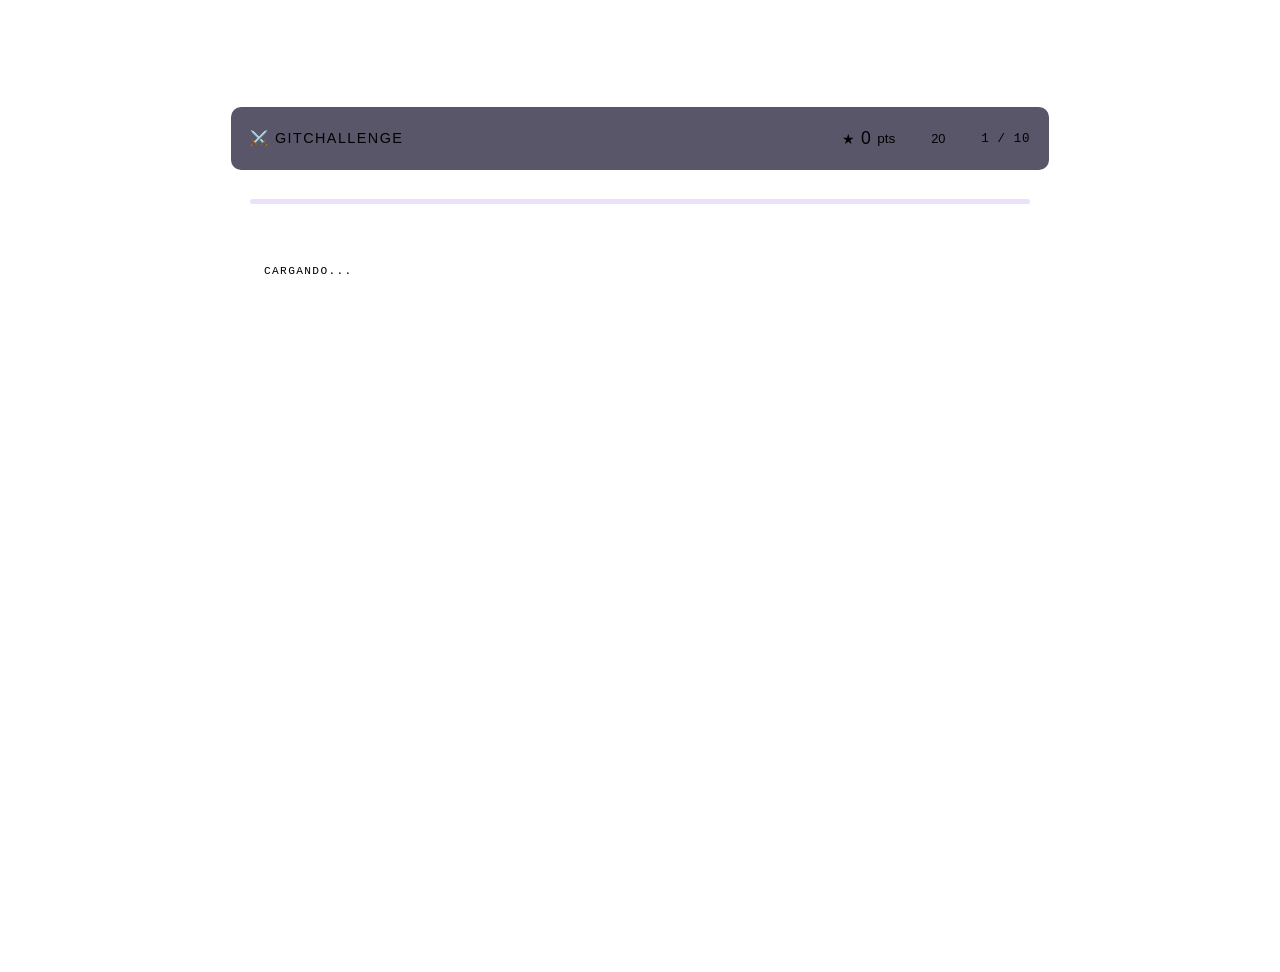
==== frontend/game.html @ f3735212 "feat: add game screen layout" ====
<!DOCTYPE html>
<html lang="es">
<head>
  <meta charset="UTF-8" />
  <meta name="viewport" content="width=device-width, initial-scale=1.0"/>
  <title>GitChallenge ⚔️ — Juego</title>
  <link rel="stylesheet" href="styles.css">
  <style>
    /* ── Layout del juego ── */
    body {
      display: flex;
      flex-direction: column;
      align-items: center;
      min-height: 100vh;
      padding: 1.5rem 1rem 2rem;
    }

    /* ── HUD superior ── */
    .hud {
      position: relative;
      z-index: 10;
      width: 100%;
      max-width: 780px;
      display: flex;
      align-items: center;
      justify-content: space-between;
      padding: 0.8rem 1.2rem;
      background: rgba(20,15,42,0.7);
      border: 1px solid var(--border);
      border-radius: 10px;
      backdrop-filter: blur(10px);
      margin-bottom: 1.8rem;
      animation: fadeUp 0.5s ease both;
    }

    .hud-logo {
      font-family: 'Orbitron', sans-serif;
      font-size: 0.9rem;
      letter-spacing: 0.1em;
      color: var(--accent);
      display: flex;
      align-items: center;
      gap: 0.5rem;
    }

    .hud-right {
      display: flex;
      align-items: center;
      gap: 1.5rem;
    }

    /* Puntos */
    .score-display {
      font-family: 'Orbitron', sans-serif;
      font-size: 0.85rem;
      color: var(--text-dim);
      display: flex;
      align-items: center;
      gap: 0.4rem;
    }
    .score-display .score-val {
      color: var(--accent);
      font-size: 1.1rem;
      transition: transform 0.2s, color 0.2s;
    }
    .score-display .score-val.bump {
      transform: scale(1.4);
      color: var(--green-ok);
    }

    /* Contador de pregunta */
    .question-counter {
      font-family: 'JetBrains Mono', monospace;
      font-size: 0.78rem;
      color: var(--muted);
      letter-spacing: 0.05em;
    }

    /* ── Barra de progreso ── */
    .progress-bar-wrap {
      position: relative;
      z-index: 10;
      width: 100%;
      max-width: 780px;
      height: 5px;
      background: rgba(124,58,237,0.15);
      border-radius: 99px;
      margin-bottom: 1.8rem;
      overflow: hidden;
      animation: fadeIn 0.6s ease both;
    }
    .progress-bar-fill {
      height: 100%;
      background: linear-gradient(90deg, var(--purple-glow), var(--accent));
      border-radius: 99px;
      transition: width 0.5s cubic-bezier(.4,0,.2,1);
      box-shadow: 0 0 8px rgba(168,85,247,0.7);
    }

    /* ── Tarjeta de pregunta ── */
    .question-card {
      position: relative;
      z-index: 10;
      width: 100%;
      max-width: 780px;
      background: var(--bg-card);
      border: 1px solid var(--border);
      border-radius: 14px;
      padding: 2rem 2.2rem 1.8rem;
      backdrop-filter: blur(12px);
      box-shadow: var(--shadow-glow);
      animation: scaleIn 0.45s cubic-bezier(.16,1,.3,1) both;
    }

    /* Tipo de pregunta */
    .question-type {
      font-family: 'JetBrains Mono', monospace;
      font-size: 0.7rem;
      letter-spacing: 0.12em;
      text-transform: uppercase;
      color: var(--purple-core);
      margin-bottom: 0.9rem;
      display: flex;
      align-items: center;
      gap: 0.5rem;
    }
    .question-type::before {
      content: '';
      display: inline-block;
      width: 6px; height: 6px;
      border-radius: 50%;
      background: var(--purple-core);
      animation: blink 1.5s ease infinite;
    }
    @keyframes blink {
      0%,100%{opacity:1} 50%{opacity:0.2}
    }

    /* Enunciado */
    .question-text {
      font-size: 1.25rem;
      font-weight: 600;
      color: var(--text);
      line-height: 1.5;
      margin-bottom: 1rem;
    }

    /* Fragmento de código */
    .code-fragment {
      font-family: 'JetBrains Mono', monospace;
      font-size: 0.95rem;
      background: rgba(0,0,0,0.45);
      border: 1px solid rgba(124,58,237,0.3);
      border-left: 3px solid var(--purple-core);
      border-radius: 6px;
      padding: 0.8rem 1.2rem;
      color: var(--accent-cyan);
      margin-bottom: 1.4rem;
      letter-spacing: 0.03em;
    }

    /* ── Opciones de respuesta ── */
    .options-grid {
      display: grid;
      grid-template-columns: 1fr 1fr;
      gap: 0.9rem;
      margin-top: 0.6rem;
    }
    /* Para preguntas con muchas opciones o de ordenar, usar 1 columna */
    .options-grid.single-col {
      grid-template-columns: 1fr;
    }

    .option-btn {
      display: flex;
      align-items: center;
      gap: 0.9rem;
      padding: 1rem 1.2rem;
      background: rgba(124,58,237,0.08);
      border: 1px solid var(--border);
      border-radius: 8px;
      cursor: pointer;
      transition: background 0.2s, border-color 0.2s, transform 0.15s;
      text-align: left;
      color: var(--text);
      font-family: 'Rajdhani', sans-serif;
      font-size: 1rem;
      font-weight: 600;
      letter-spacing: 0.03em;
      position: relative;
      overflow: hidden;
    }
    .option-btn .opt-letter {
      font-family: 'Orbitron', sans-serif;
      font-size: 0.7rem;
      color: var(--purple-core);
      min-width: 24px;
      height: 24px;
      border: 1px solid var(--border);
      border-radius: 4px;
      display: flex;
      align-items: center;
      justify-content: center;
      flex-shrink: 0;
      transition: background 0.2s, border-color 0.2s;
    }
    .option-btn:hover:not(:disabled) {
      background: rgba(124,58,237,0.2);
      border-color: var(--border-bright);
      transform: translateY(-2px);
    }
    .option-btn:hover:not(:disabled) .opt-letter {
      background: var(--purple-glow);
      border-color: var(--purple-glow);
      color: #fff;
    }
    .option-btn:disabled { cursor: not-allowed; }

    /* Estados: correcto / incorrecto */
    .option-btn.correct {
      background: rgba(74,222,128,0.15);
      border-color: var(--green-ok);
    }
    .option-btn.correct .opt-letter {
      background: var(--green-ok);
      border-color: var(--green-ok);
      color: #000;
    }
    .option-btn.wrong {
      background: rgba(248,113,113,0.12);
      border-color: var(--red-wrong);
      opacity: 0.7;
    }
    .option-btn.wrong .opt-letter {
      background: var(--red-wrong);
      border-color: var(--red-wrong);
      color: #000;
    }

    /* ── Feedback ── */
    .feedback-box {
      margin-top: 1.2rem;
      padding: 0.85rem 1.2rem;
      border-radius: 8px;
      font-weight: 600;
      font-size: 0.95rem;
      letter-spacing: 0.03em;
      display: none;
      animation: fadeUp 0.3s ease both;
    }
    .feedback-box.show { display: block; }
    .feedback-box.ok {
      background: rgba(74,222,128,0.12);
      border: 1px solid rgba(74,222,128,0.35);
      color: var(--green-ok);
    }
    .feedback-box.fail {
      background: rgba(248,113,113,0.1);
      border: 1px solid rgba(248,113,113,0.3);
      color: var(--red-wrong);
    }

    /* ── Botón Siguiente ── */
    .btn-next {
      margin-top: 1.5rem;
      display: none;
      width: 100%;
      padding: 0.9rem;
      font-family: 'Orbitron', sans-serif;
      font-size: 0.85rem;
      letter-spacing: 0.1em;
      background: transparent;
      border: 1px solid var(--border-bright);
      border-radius: 8px;
      color: var(--text-dim);
      cursor: pointer;
      transition: background 0.2s, color 0.2s;
    }
    .btn-next.show { display: block; }
    .btn-next:hover {
      background: rgba(124,58,237,0.25);
      color: var(--text);
    }

    /* ══════════════════════
       PANTALLA DE RESULTADOS
    ══════════════════════ */
    .results-screen {
      position: relative;
      z-index: 10;
      width: 100%;
      max-width: 600px;
      text-align: center;
      padding: 3rem 2rem;
      animation: scaleIn 0.6s cubic-bezier(.16,1,.3,1) both;
      display: none;
      flex-direction: column;
      align-items: center;
      gap: 1.8rem;
    }
    .results-screen.show {
      display: flex;
    }

    .result-trophy {
      font-size: 4rem;
      filter: drop-shadow(0 0 24px gold);
      animation: bounce 1.2s ease-in-out infinite alternate;
    }
    @keyframes bounce {
      from { transform: translateY(0); }
      to   { transform: translateY(-10px); }
    }

    .result-title {
      font-family: 'Orbitron', sans-serif;
      font-size: clamp(1.6rem, 4vw, 2.4rem);
      background: linear-gradient(135deg, gold, #f97316);
      -webkit-background-clip: text;
      -webkit-text-fill-color: transparent;
      background-clip: text;
    }

    .result-score-big {
      font-family: 'Orbitron', sans-serif;
      font-size: clamp(2.5rem, 8vw, 4rem);
      color: var(--accent);
      text-shadow: 0 0 30px rgba(232,121,249,0.6);
    }
    .result-score-big span {
      font-size: 0.45em;
      color: var(--muted);
    }

    .result-stats {
      display: flex;
      gap: 1.2rem;
      flex-wrap: wrap;
      justify-content: center;
    }

    .result-message {
      color: var(--text-dim);
      font-size: 1.05rem;
      max-width: 380px;
      line-height: 1.6;
    }

    .btn-restart {
      background: linear-gradient(135deg, #b45309, #d97706);
      box-shadow: 0 0 24px rgba(217,119,6,0.4);
    }
    .btn-restart:hover {
      box-shadow: 0 0 44px rgba(217,119,6,0.7);
    }

    /* ══════════════════════
       TIMER
    ══════════════════════ */
    .timer-wrap {
      display: flex;
      align-items: center;
      gap: 0.4rem;
    }
    .timer-circle {
      width: 38px; height: 38px;
      border-radius: 50%;
      border: 2px solid var(--border);
      display: flex;
      align-items: center;
      justify-content: center;
      font-family: 'Orbitron', sans-serif;
      font-size: 0.8rem;
      color: var(--text);
      transition: border-color 0.3s, color 0.3s;
      position: relative;
    }
    .timer-circle.warning {
      border-color: #f97316;
      color: #f97316;
      animation: shake 0.4s ease infinite;
    }
    .timer-circle.danger {
      border-color: var(--red-wrong);
      color: var(--red-wrong);
      animation: shake 0.2s ease infinite;
    }
    @keyframes shake {
      0%,100%{transform:translateX(0)} 25%{transform:translateX(-2px)} 75%{transform:translateX(2px)}
    }
  </style>
</head>
<body>

  <!-- Fondo -->
  <div class="bg-layer">
    <div class="blob blob-1"></div>
    <div class="blob blob-2"></div>
    <div class="blob blob-3"></div>
  </div>
  <div class="grid-overlay"></div>
  <div class="particles" id="particles"></div>

  <!-- ── HUD ── -->
  <header class="hud" id="hud">
    <div class="hud-logo">⚔️ GITCHALLENGE</div>
    <div class="hud-right">
      <div class="score-display">
        ★ <span class="score-val" id="score-val">0</span> pts
      </div>
      <div class="timer-wrap">
        <div class="timer-circle" id="timer-circle">
          <span id="timer-text">20</span>
        </div>
      </div>
      <div class="question-counter" id="q-counter">1 / 10</div>
    </div>
  </header>

  <!-- ── Barra de progreso ── -->
  <div class="progress-bar-wrap" id="progress-wrap">
    <div class="progress-bar-fill" id="progress-fill" style="width:0%"></div>
  </div>

  <!-- ── Tarjeta de pregunta ── -->
  <section class="question-card" id="question-card">
    <div class="question-type" id="q-type">Cargando...</div>
    <p class="question-text" id="q-text"></p>
    <div class="code-fragment" id="q-code" style="display:none"></div>
    <div class="options-grid" id="options-grid"></div>
    <div class="feedback-box" id="feedback-box"></div>
    <button class="btn-next" id="btn-next" onclick="nextQuestion()">
      SIGUIENTE PREGUNTA →
    </button>
  </section>

  <!-- ── Pantalla de resultados ── -->
  <section class="results-screen" id="results-screen">
    <div class="result-trophy" id="result-trophy">🏆</div>
    <h2 class="result-title" id="result-title">¡Desafío Completado!</h2>
    <div class="result-score-big" id="result-score">
      0 <span>/ 115 pts</span>
    </div>
    <div class="result-stats" id="result-stats"></div>
    <p class="result-message" id="result-message"></p>
    <a href="index.html" class="btn-primary btn-restart">↩ Volver al inicio</a>
  </section>

  <!-- app.js maneja toda la lógica -->
  <script src="app.js"></script>
  <script>
    // Partículas de fondo
    const container = document.getElementById('particles');
    for (let i = 0; i < 25; i++) {
      const p = document.createElement('div');
      p.className = 'particle';
      p.style.left = Math.random() * 100 + 'vw';
      p.style.width = p.style.height = (Math.random() * 2.5 + 1.5) + 'px';
      p.style.animationDuration = (Math.random() * 12 + 8) + 's';
      p.style.animationDelay = (Math.random() * 10) + 's';
      container.appendChild(p);
    }
  </script>
</body>
</html>
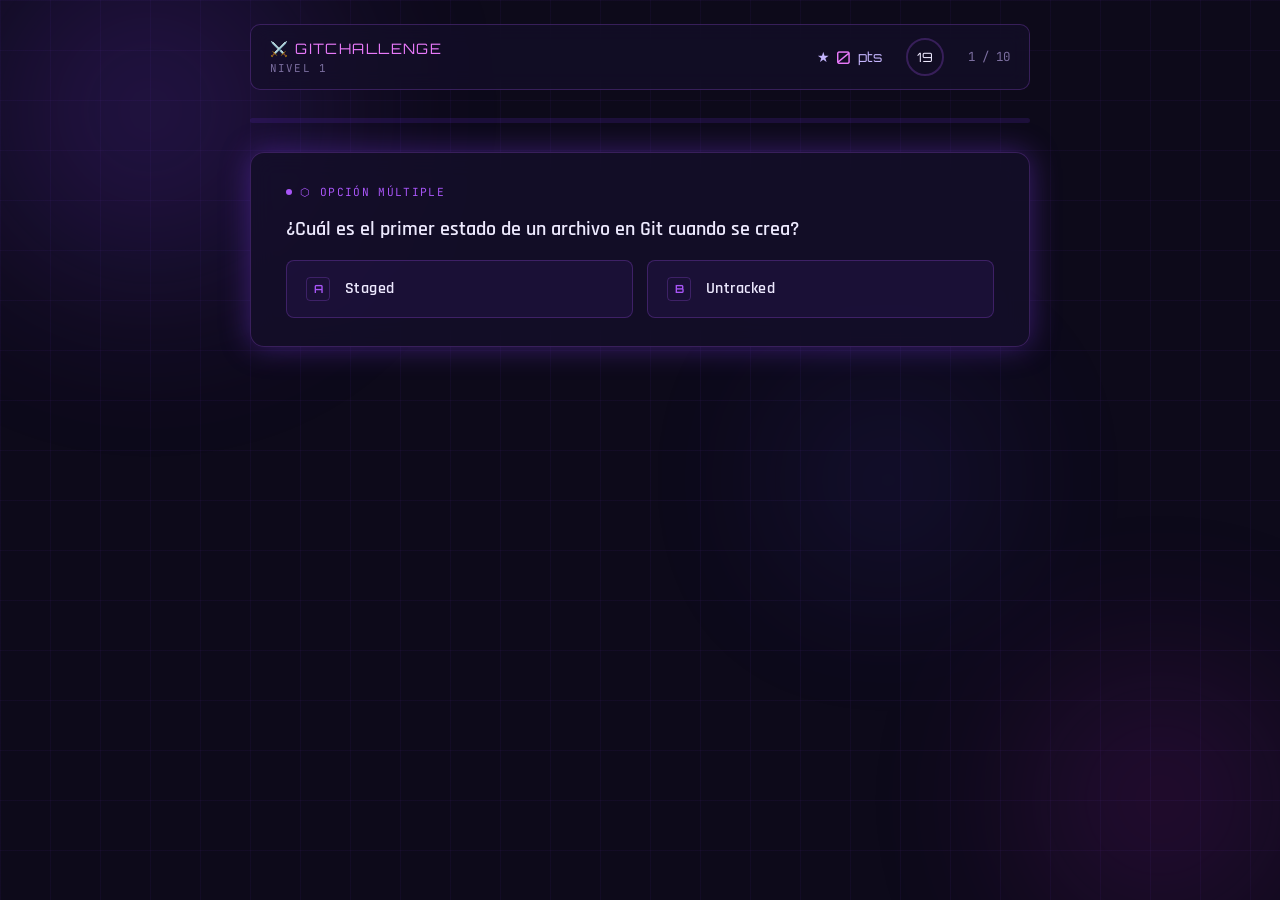
==== commit ea800386: "feat: update game UI with level indicator and results screen buttons" ====
--- a/frontend/game.html
+++ b/frontend/game.html
@@ -6,7 +6,6 @@
   <title>GitChallenge ⚔️ — Juego</title>
   <link rel="stylesheet" href="styles.css">
   <style>
-    /* ── Layout del juego ── */
     body {
       display: flex;
       flex-direction: column;
@@ -32,24 +31,20 @@
       margin-bottom: 1.8rem;
       animation: fadeUp 0.5s ease both;
     }
-
+    .hud-left { display: flex; flex-direction: column; gap: 0.2rem; }
     .hud-logo {
       font-family: 'Orbitron', sans-serif;
       font-size: 0.9rem;
       letter-spacing: 0.1em;
       color: var(--accent);
-      display: flex;
-      align-items: center;
-      gap: 0.5rem;
-    }
-
-    .hud-right {
-      display: flex;
-      align-items: center;
-      gap: 1.5rem;
-    }
-
-    /* Puntos */
+    }
+    #nivel-label {
+      font-family: 'JetBrains Mono', monospace;
+      font-size: 0.68rem;
+      letter-spacing: 0.1em;
+      color: var(--muted);
+    }
+    .hud-right { display: flex; align-items: center; gap: 1.5rem; }
     .score-display {
       font-family: 'Orbitron', sans-serif;
       font-size: 0.85rem;
@@ -58,36 +53,27 @@
       align-items: center;
       gap: 0.4rem;
     }
-    .score-display .score-val {
+    .score-val {
       color: var(--accent);
       font-size: 1.1rem;
       transition: transform 0.2s, color 0.2s;
     }
-    .score-display .score-val.bump {
-      transform: scale(1.4);
-      color: var(--green-ok);
-    }
-
-    /* Contador de pregunta */
+    .score-val.bump { transform: scale(1.4); color: var(--green-ok); }
     .question-counter {
       font-family: 'JetBrains Mono', monospace;
       font-size: 0.78rem;
       color: var(--muted);
-      letter-spacing: 0.05em;
     }
 
     /* ── Barra de progreso ── */
     .progress-bar-wrap {
-      position: relative;
-      z-index: 10;
-      width: 100%;
-      max-width: 780px;
+      position: relative; z-index: 10;
+      width: 100%; max-width: 780px;
       height: 5px;
       background: rgba(124,58,237,0.15);
       border-radius: 99px;
       margin-bottom: 1.8rem;
       overflow: hidden;
-      animation: fadeIn 0.6s ease both;
     }
     .progress-bar-fill {
       height: 100%;
@@ -99,10 +85,8 @@
 
     /* ── Tarjeta de pregunta ── */
     .question-card {
-      position: relative;
-      z-index: 10;
-      width: 100%;
-      max-width: 780px;
+      position: relative; z-index: 10;
+      width: 100%; max-width: 780px;
       background: var(--bg-card);
       border: 1px solid var(--border);
       border-radius: 14px;
@@ -111,8 +95,6 @@
       box-shadow: var(--shadow-glow);
       animation: scaleIn 0.45s cubic-bezier(.16,1,.3,1) both;
     }
-
-    /* Tipo de pregunta */
     .question-type {
       font-family: 'JetBrains Mono', monospace;
       font-size: 0.7rem;
@@ -120,9 +102,7 @@
       text-transform: uppercase;
       color: var(--purple-core);
       margin-bottom: 0.9rem;
-      display: flex;
-      align-items: center;
-      gap: 0.5rem;
+      display: flex; align-items: center; gap: 0.5rem;
     }
     .question-type::before {
       content: '';
@@ -132,20 +112,12 @@
       background: var(--purple-core);
       animation: blink 1.5s ease infinite;
     }
-    @keyframes blink {
-      0%,100%{opacity:1} 50%{opacity:0.2}
-    }
-
-    /* Enunciado */
+    @keyframes blink { 0%,100%{opacity:1} 50%{opacity:0.2} }
+
     .question-text {
-      font-size: 1.25rem;
-      font-weight: 600;
-      color: var(--text);
-      line-height: 1.5;
-      margin-bottom: 1rem;
-    }
-
-    /* Fragmento de código */
+      font-size: 1.25rem; font-weight: 600;
+      color: var(--text); line-height: 1.5; margin-bottom: 1rem;
+    }
     .code-fragment {
       font-family: 'JetBrains Mono', monospace;
       font-size: 0.95rem;
@@ -159,48 +131,32 @@
       letter-spacing: 0.03em;
     }
 
-    /* ── Opciones de respuesta ── */
+    /* ── Opciones ── */
     .options-grid {
       display: grid;
       grid-template-columns: 1fr 1fr;
-      gap: 0.9rem;
-      margin-top: 0.6rem;
-    }
-    /* Para preguntas con muchas opciones o de ordenar, usar 1 columna */
-    .options-grid.single-col {
-      grid-template-columns: 1fr;
-    }
+      gap: 0.9rem; margin-top: 0.6rem;
+    }
+    .options-grid.single-col { grid-template-columns: 1fr; }
 
     .option-btn {
-      display: flex;
-      align-items: center;
-      gap: 0.9rem;
+      display: flex; align-items: center; gap: 0.9rem;
       padding: 1rem 1.2rem;
       background: rgba(124,58,237,0.08);
       border: 1px solid var(--border);
       border-radius: 8px;
       cursor: pointer;
       transition: background 0.2s, border-color 0.2s, transform 0.15s;
-      text-align: left;
-      color: var(--text);
+      text-align: left; color: var(--text);
       font-family: 'Rajdhani', sans-serif;
-      font-size: 1rem;
-      font-weight: 600;
-      letter-spacing: 0.03em;
-      position: relative;
-      overflow: hidden;
+      font-size: 1rem; font-weight: 600; letter-spacing: 0.03em;
     }
     .option-btn .opt-letter {
-      font-family: 'Orbitron', sans-serif;
-      font-size: 0.7rem;
+      font-family: 'Orbitron', sans-serif; font-size: 0.7rem;
       color: var(--purple-core);
-      min-width: 24px;
-      height: 24px;
-      border: 1px solid var(--border);
-      border-radius: 4px;
-      display: flex;
-      align-items: center;
-      justify-content: center;
+      min-width: 24px; height: 24px;
+      border: 1px solid var(--border); border-radius: 4px;
+      display: flex; align-items: center; justify-content: center;
       flex-shrink: 0;
       transition: background 0.2s, border-color 0.2s;
     }
@@ -210,184 +166,132 @@
       transform: translateY(-2px);
     }
     .option-btn:hover:not(:disabled) .opt-letter {
-      background: var(--purple-glow);
-      border-color: var(--purple-glow);
-      color: #fff;
+      background: var(--purple-glow); border-color: var(--purple-glow); color: #fff;
     }
     .option-btn:disabled { cursor: not-allowed; }
-
-    /* Estados: correcto / incorrecto */
-    .option-btn.correct {
-      background: rgba(74,222,128,0.15);
-      border-color: var(--green-ok);
-    }
-    .option-btn.correct .opt-letter {
-      background: var(--green-ok);
-      border-color: var(--green-ok);
-      color: #000;
-    }
-    .option-btn.wrong {
-      background: rgba(248,113,113,0.12);
-      border-color: var(--red-wrong);
-      opacity: 0.7;
-    }
-    .option-btn.wrong .opt-letter {
-      background: var(--red-wrong);
-      border-color: var(--red-wrong);
-      color: #000;
-    }
+    .option-btn.correct { background: rgba(74,222,128,0.15); border-color: var(--green-ok); }
+    .option-btn.correct .opt-letter { background: var(--green-ok); border-color: var(--green-ok); color:#000; }
+    .option-btn.wrong   { background: rgba(248,113,113,0.12); border-color: var(--red-wrong); opacity: 0.7; }
+    .option-btn.wrong .opt-letter   { background: var(--red-wrong); border-color: var(--red-wrong); color:#000; }
 
     /* ── Feedback ── */
     .feedback-box {
-      margin-top: 1.2rem;
-      padding: 0.85rem 1.2rem;
-      border-radius: 8px;
-      font-weight: 600;
-      font-size: 0.95rem;
-      letter-spacing: 0.03em;
-      display: none;
+      margin-top: 1.2rem; padding: 0.85rem 1.2rem;
+      border-radius: 8px; font-weight: 600; font-size: 0.95rem;
+      letter-spacing: 0.03em; display: none;
       animation: fadeUp 0.3s ease both;
     }
     .feedback-box.show { display: block; }
-    .feedback-box.ok {
-      background: rgba(74,222,128,0.12);
-      border: 1px solid rgba(74,222,128,0.35);
-      color: var(--green-ok);
-    }
-    .feedback-box.fail {
-      background: rgba(248,113,113,0.1);
-      border: 1px solid rgba(248,113,113,0.3);
-      color: var(--red-wrong);
-    }
-
-    /* ── Botón Siguiente ── */
+    .feedback-box.ok   { background:rgba(74,222,128,0.12); border:1px solid rgba(74,222,128,0.35); color:var(--green-ok); }
+    .feedback-box.fail { background:rgba(248,113,113,0.1); border:1px solid rgba(248,113,113,0.3); color:var(--red-wrong); }
+
+    /* ── Botón siguiente ── */
     .btn-next {
-      margin-top: 1.5rem;
-      display: none;
-      width: 100%;
+      margin-top: 1.5rem; display: none; width: 100%;
       padding: 0.9rem;
-      font-family: 'Orbitron', sans-serif;
-      font-size: 0.85rem;
-      letter-spacing: 0.1em;
-      background: transparent;
-      border: 1px solid var(--border-bright);
-      border-radius: 8px;
-      color: var(--text-dim);
-      cursor: pointer;
+      font-family: 'Orbitron', sans-serif; font-size: 0.85rem; letter-spacing: 0.1em;
+      background: transparent; border: 1px solid var(--border-bright);
+      border-radius: 8px; color: var(--text-dim); cursor: pointer;
       transition: background 0.2s, color 0.2s;
     }
-    .btn-next.show { display: block; }
-    .btn-next:hover {
-      background: rgba(124,58,237,0.25);
-      color: var(--text);
-    }
-
-    /* ══════════════════════
+    .btn-next.show  { display: block; }
+    .btn-next:hover { background: rgba(124,58,237,0.25); color: var(--text); }
+
+    /* ── Timer ── */
+    .timer-circle {
+      width: 38px; height: 38px; border-radius: 50%;
+      border: 2px solid var(--border);
+      display: flex; align-items: center; justify-content: center;
+      font-family: 'Orbitron', sans-serif; font-size: 0.8rem; color: var(--text);
+      transition: border-color 0.3s, color 0.3s;
+    }
+    .timer-circle.warning { border-color:#f97316; color:#f97316; animation:shake 0.4s ease infinite; }
+    .timer-circle.danger  { border-color:var(--red-wrong); color:var(--red-wrong); animation:shake 0.2s ease infinite; }
+    @keyframes shake { 0%,100%{transform:translateX(0)} 25%{transform:translateX(-2px)} 75%{transform:translateX(2px)} }
+
+    /* ══════════════════════════════════
        PANTALLA DE RESULTADOS
-    ══════════════════════ */
+    ══════════════════════════════════ */
     .results-screen {
-      position: relative;
-      z-index: 10;
-      width: 100%;
-      max-width: 600px;
-      text-align: center;
-      padding: 3rem 2rem;
+      position: relative; z-index: 10;
+      width: 100%; max-width: 620px;
+      text-align: center; padding: 3rem 2rem;
       animation: scaleIn 0.6s cubic-bezier(.16,1,.3,1) both;
-      display: none;
-      flex-direction: column;
-      align-items: center;
-      gap: 1.8rem;
-    }
-    .results-screen.show {
-      display: flex;
-    }
+      display: none; flex-direction: column; align-items: center; gap: 1.6rem;
+    }
+    .results-screen.show { display: flex; }
 
     .result-trophy {
       font-size: 4rem;
       filter: drop-shadow(0 0 24px gold);
       animation: bounce 1.2s ease-in-out infinite alternate;
     }
-    @keyframes bounce {
-      from { transform: translateY(0); }
-      to   { transform: translateY(-10px); }
-    }
+    @keyframes bounce { from{transform:translateY(0)} to{transform:translateY(-10px)} }
 
     .result-title {
       font-family: 'Orbitron', sans-serif;
-      font-size: clamp(1.6rem, 4vw, 2.4rem);
+      font-size: clamp(1.5rem, 4vw, 2.2rem);
       background: linear-gradient(135deg, gold, #f97316);
-      -webkit-background-clip: text;
-      -webkit-text-fill-color: transparent;
-      background-clip: text;
-    }
-
+      -webkit-background-clip: text; -webkit-text-fill-color: transparent; background-clip: text;
+    }
     .result-score-big {
       font-family: 'Orbitron', sans-serif;
       font-size: clamp(2.5rem, 8vw, 4rem);
       color: var(--accent);
       text-shadow: 0 0 30px rgba(232,121,249,0.6);
     }
-    .result-score-big span {
-      font-size: 0.45em;
-      color: var(--muted);
-    }
-
-    .result-stats {
-      display: flex;
-      gap: 1.2rem;
-      flex-wrap: wrap;
-      justify-content: center;
-    }
-
-    .result-message {
-      color: var(--text-dim);
-      font-size: 1.05rem;
-      max-width: 380px;
-      line-height: 1.6;
-    }
-
-    .btn-restart {
-      background: linear-gradient(135deg, #b45309, #d97706);
-      box-shadow: 0 0 24px rgba(217,119,6,0.4);
-    }
-    .btn-restart:hover {
-      box-shadow: 0 0 44px rgba(217,119,6,0.7);
-    }
-
-    /* ══════════════════════
-       TIMER
-    ══════════════════════ */
-    .timer-wrap {
-      display: flex;
-      align-items: center;
-      gap: 0.4rem;
-    }
-    .timer-circle {
-      width: 38px; height: 38px;
-      border-radius: 50%;
-      border: 2px solid var(--border);
-      display: flex;
-      align-items: center;
-      justify-content: center;
-      font-family: 'Orbitron', sans-serif;
-      font-size: 0.8rem;
-      color: var(--text);
-      transition: border-color 0.3s, color 0.3s;
+    .result-score-big span { font-size: 0.42em; color: var(--muted); }
+    .result-stats { display: flex; gap: 1rem; flex-wrap: wrap; justify-content: center; }
+    .result-message { color: var(--text-dim); font-size: 1.05rem; max-width: 380px; line-height: 1.6; }
+
+    /* ── Grupo de botones de resultado ── */
+    .result-btn-group {
+      display: flex; flex-direction: column;
+      gap: 0.9rem; width: 100%; max-width: 360px;
+    }
+
+    /* Siguiente nivel */
+    .btn-siguiente {
+      width: 100%; padding: 1rem;
+      font-family: 'Orbitron', sans-serif; font-size: 0.92rem;
+      font-weight: 700; letter-spacing: 0.12em; color: #fff;
+      background: linear-gradient(135deg, var(--btn-bg), var(--purple-glow));
+      border: none; border-radius: 8px; cursor: pointer;
+      transition: transform 0.15s, box-shadow 0.2s;
+      box-shadow: 0 0 24px rgba(124,58,237,0.5);
+    }
+    .btn-siguiente:not(:disabled):hover {
+      transform: translateY(-2px);
+      box-shadow: 0 0 44px rgba(168,85,247,0.8);
+    }
+    .btn-siguiente:disabled { cursor: default; }
+
+    /* Probar otro juego — decorativo */
+    .btn-otro-juego {
+      width: 100%; padding: 0.9rem;
+      font-family: 'Orbitron', sans-serif; font-size: 0.82rem;
+      letter-spacing: 0.1em; color: var(--muted);
+      background: transparent;
+      border: 1px solid rgba(124,58,237,0.2);
+      border-radius: 8px; cursor: not-allowed; opacity: 0.55;
       position: relative;
     }
-    .timer-circle.warning {
-      border-color: #f97316;
-      color: #f97316;
-      animation: shake 0.4s ease infinite;
-    }
-    .timer-circle.danger {
-      border-color: var(--red-wrong);
-      color: var(--red-wrong);
-      animation: shake 0.2s ease infinite;
-    }
-    @keyframes shake {
-      0%,100%{transform:translateX(0)} 25%{transform:translateX(-2px)} 75%{transform:translateX(2px)}
-    }
+    .btn-otro-juego::after {
+      content: 'PRÓXIMAMENTE';
+      position: absolute; top: -9px; right: 10px;
+      font-size: 0.55rem; letter-spacing: 0.1em;
+      background: var(--bg-mid); color: var(--purple-core);
+      border: 1px solid var(--border); border-radius: 4px; padding: 1px 6px;
+    }
+
+    /* Volver al inicio */
+    .btn-home {
+      font-family: 'Rajdhani', sans-serif; font-size: 0.85rem;
+      color: var(--muted); background: transparent; border: none;
+      cursor: pointer; letter-spacing: 0.05em;
+      text-decoration: underline; text-underline-offset: 3px; padding: 0.3rem;
+    }
+    .btn-home:hover { color: var(--text-dim); }
   </style>
 </head>
 <body>
@@ -403,16 +307,13 @@
 
   <!-- ── HUD ── -->
   <header class="hud" id="hud">
-    <div class="hud-logo">⚔️ GITCHALLENGE</div>
+    <div class="hud-left">
+      <div class="hud-logo">⚔️ GITCHALLENGE</div>
+      <span id="nivel-label">NIVEL 1</span>   <!-- app.js actualiza esto -->
+    </div>
     <div class="hud-right">
-      <div class="score-display">
-        ★ <span class="score-val" id="score-val">0</span> pts
-      </div>
-      <div class="timer-wrap">
-        <div class="timer-circle" id="timer-circle">
-          <span id="timer-text">20</span>
-        </div>
-      </div>
+      <div class="score-display">★ <span class="score-val" id="score-val">0</span> pts</div>
+      <div class="timer-circle" id="timer-circle"><span id="timer-text">20</span></div>
       <div class="question-counter" id="q-counter">1 / 10</div>
     </div>
   </header>
@@ -429,27 +330,36 @@
     <div class="code-fragment" id="q-code" style="display:none"></div>
     <div class="options-grid" id="options-grid"></div>
     <div class="feedback-box" id="feedback-box"></div>
-    <button class="btn-next" id="btn-next" onclick="nextQuestion()">
-      SIGUIENTE PREGUNTA →
-    </button>
+    <button class="btn-next" id="btn-next" onclick="nextQuestion()">SIGUIENTE PREGUNTA →</button>
   </section>
 
   <!-- ── Pantalla de resultados ── -->
   <section class="results-screen" id="results-screen">
+
     <div class="result-trophy" id="result-trophy">🏆</div>
     <h2 class="result-title" id="result-title">¡Desafío Completado!</h2>
-    <div class="result-score-big" id="result-score">
-      0 <span>/ 115 pts</span>
-    </div>
+
+    <div class="result-score-big" id="result-score">0 <span>/ 0 pts</span></div>
+
     <div class="result-stats" id="result-stats"></div>
     <p class="result-message" id="result-message"></p>
-    <a href="index.html" class="btn-primary btn-restart">↩ Volver al inicio</a>
+
+    <div class="result-btn-group" id="result-btn-group">
+
+      <!-- app.js activa este botón si nivel{N+1}.json existe -->
+      <button class="btn-siguiente" id="btn-siguiente-nivel" disabled>Cargando...</button>
+
+      <!-- Solo decorativo, sin funcionalidad -->
+      <button class="btn-otro-juego" disabled>🎮 &nbsp;Probar otro juego</button>
+
+      <!-- Siempre disponible -->
+      <button class="btn-home" onclick="window.location.href='index.html'">↩ Volver al inicio</button>
+
+    </div>
   </section>
 
-  <!-- app.js maneja toda la lógica -->
   <script src="app.js"></script>
   <script>
-    // Partículas de fondo
     const container = document.getElementById('particles');
     for (let i = 0; i < 25; i++) {
       const p = document.createElement('div');
--- a/frontend/styles.css
+++ b/frontend/styles.css
@@ -0,0 +1,227 @@
+/* ═══════════════════════════════════════════
+   GITCHALLENGE — styles.css
+   Estilos compartidos entre index.html y game.html
+   ═══════════════════════════════════════════ */
+
+@import url('https://fonts.googleapis.com/css2?family=Orbitron:wght@700;900&family=Rajdhani:wght@400;600;700&family=JetBrains+Mono:wght@400;700&display=swap');
+
+/* ── Variables globales ── */
+:root {
+  --bg-deep:      #0d0a1a;
+  --bg-mid:       #140f2a;
+  --bg-card:      rgba(20, 15, 42, 0.85);
+  --purple-glow:  #7c3aed;
+  --purple-core:  #a855f7;
+  --accent:       #e879f9;
+  --accent-cyan:  #22d3ee;
+  --green-ok:     #4ade80;
+  --red-wrong:    #f87171;
+  --text:         #ede9fe;
+  --text-dim:     #c4b5fd;
+  --muted:        #7c6fa0;
+  --btn-bg:       #5b21b6;
+  --btn-hover:    #7c3aed;
+  --border:       rgba(168, 85, 247, 0.25);
+  --border-bright:rgba(168, 85, 247, 0.6);
+  --shadow-glow:  0 0 30px rgba(124, 58, 237, 0.4);
+}
+
+/* ── Reset ── */
+*, *::before, *::after {
+  box-sizing: border-box;
+  margin: 0;
+  padding: 0;
+}
+
+html { scroll-behavior: smooth; }
+
+body {
+  min-height: 100vh;
+  background: var(--bg-deep);
+  font-family: 'Rajdhani', sans-serif;
+  color: var(--text);
+  overflow-x: hidden;
+}
+
+/* ══════════════════════════════════
+   FONDO ANIMADO (compartido)
+══════════════════════════════════ */
+.bg-layer {
+  position: fixed;
+  inset: 0;
+  z-index: 0;
+  pointer-events: none;
+}
+
+.blob {
+  position: absolute;
+  border-radius: 50%;
+  filter: blur(90px);
+  opacity: 0.3;
+  animation: drift 14s ease-in-out infinite alternate;
+}
+.blob-1 {
+  width: 500px; height: 500px;
+  background: radial-gradient(circle, #7c3aed, transparent 70%);
+  top: -140px; left: -100px;
+  animation-delay: 0s;
+}
+.blob-2 {
+  width: 360px; height: 360px;
+  background: radial-gradient(circle, #a21caf, transparent 70%);
+  bottom: -80px; right: -60px;
+  animation-delay: -6s;
+}
+.blob-3 {
+  width: 240px; height: 240px;
+  background: radial-gradient(circle, #4f46e5, transparent 70%);
+  top: 40%; left: 60%;
+  animation-delay: -10s;
+}
+
+@keyframes drift {
+  0%   { transform: translate(0,0) scale(1); }
+  100% { transform: translate(28px, 18px) scale(1.1); }
+}
+
+.grid-overlay {
+  position: fixed;
+  inset: 0;
+  background-image:
+    linear-gradient(rgba(124,58,237,0.06) 1px, transparent 1px),
+    linear-gradient(90deg, rgba(124,58,237,0.06) 1px, transparent 1px);
+  background-size: 50px 50px;
+  z-index: 0;
+  pointer-events: none;
+}
+
+.particles {
+  position: fixed;
+  inset: 0;
+  overflow: hidden;
+  z-index: 0;
+  pointer-events: none;
+}
+.particle {
+  position: absolute;
+  width: 3px; height: 3px;
+  border-radius: 50%;
+  background: var(--purple-core);
+  opacity: 0;
+  animation: rise linear infinite;
+}
+@keyframes rise {
+  0%   { transform: translateY(110vh) scale(0); opacity: 0; }
+  10%  { opacity: 0.7; }
+  90%  { opacity: 0.2; }
+  100% { transform: translateY(-10vh) scale(1.5); opacity: 0; }
+}
+
+/* ══════════════════════════════════
+   TIPOGRAFÍA COMPARTIDA
+══════════════════════════════════ */
+.font-display { font-family: 'Orbitron', sans-serif; }
+.font-mono    { font-family: 'JetBrains Mono', monospace; }
+
+/* ══════════════════════════════════
+   BOTÓN PRINCIPAL
+══════════════════════════════════ */
+.btn-primary {
+  display: inline-flex;
+  align-items: center;
+  gap: 0.6rem;
+  padding: 1rem 3rem;
+  font-family: 'Orbitron', sans-serif;
+  font-size: 0.95rem;
+  font-weight: 700;
+  letter-spacing: 0.14em;
+  text-transform: uppercase;
+  text-decoration: none;
+  color: #fff;
+  background: linear-gradient(135deg, var(--btn-bg), var(--purple-glow));
+  border: none;
+  border-radius: 6px;
+  cursor: pointer;
+  position: relative;
+  overflow: hidden;
+  transition: transform 0.15s ease, box-shadow 0.25s ease;
+  box-shadow: 0 0 24px rgba(124,58,237,0.55),
+              inset 0 1px 0 rgba(255,255,255,0.12);
+}
+.btn-primary::before {
+  content: '';
+  position: absolute;
+  inset: 0;
+  background: linear-gradient(135deg, rgba(255,255,255,0.18), transparent);
+  opacity: 0;
+  transition: opacity 0.2s;
+}
+.btn-primary::after {
+  content: '';
+  position: absolute;
+  top: 0; left: -100%;
+  width: 60%; height: 100%;
+  background: linear-gradient(90deg, transparent, rgba(255,255,255,0.25), transparent);
+  transform: skewX(-20deg);
+  animation: shimmer 3s ease-in-out infinite;
+}
+.btn-primary:hover {
+  transform: translateY(-3px) scale(1.03);
+  box-shadow: 0 0 55px rgba(168,85,247,0.85),
+              inset 0 1px 0 rgba(255,255,255,0.18);
+}
+.btn-primary:hover::before { opacity: 1; }
+.btn-primary:active { transform: translateY(0) scale(0.98); }
+
+@keyframes shimmer {
+  0%       { left: -100%; }
+  50%, 100%{ left: 160%; }
+}
+
+/* ══════════════════════════════════
+   BADGE / CHIP
+══════════════════════════════════ */
+.badge {
+  background: rgba(124,58,237,0.15);
+  border: 1px solid var(--border);
+  border-radius: 6px;
+  padding: 0.45rem 1rem;
+  font-size: 0.82rem;
+  letter-spacing: 0.06em;
+  color: var(--purple-core);
+  font-weight: 600;
+}
+.badge strong {
+  color: var(--accent);
+  font-family: 'Orbitron', sans-serif;
+  font-size: 1rem;
+}
+
+/* ══════════════════════════════════
+   DIVISOR
+══════════════════════════════════ */
+.divider {
+  width: 200px;
+  height: 1px;
+  background: linear-gradient(90deg, transparent, var(--purple-glow), transparent);
+}
+
+/* ══════════════════════════════════
+   ANIMACIONES DE ENTRADA
+══════════════════════════════════ */
+@keyframes fadeUp {
+  from { opacity: 0; transform: translateY(28px); }
+  to   { opacity: 1; transform: translateY(0); }
+}
+@keyframes fadeIn {
+  from { opacity: 0; }
+  to   { opacity: 1; }
+}
+@keyframes scaleIn {
+  from { opacity: 0; transform: scale(0.92); }
+  to   { opacity: 1; transform: scale(1); }
+}
+
+.anim-fadeup  { animation: fadeUp  0.7s cubic-bezier(.16,1,.3,1) both; }
+.anim-fadein  { animation: fadeIn  0.5s ease both; }
+.anim-scalein { animation: scaleIn 0.5s cubic-bezier(.16,1,.3,1) both; }
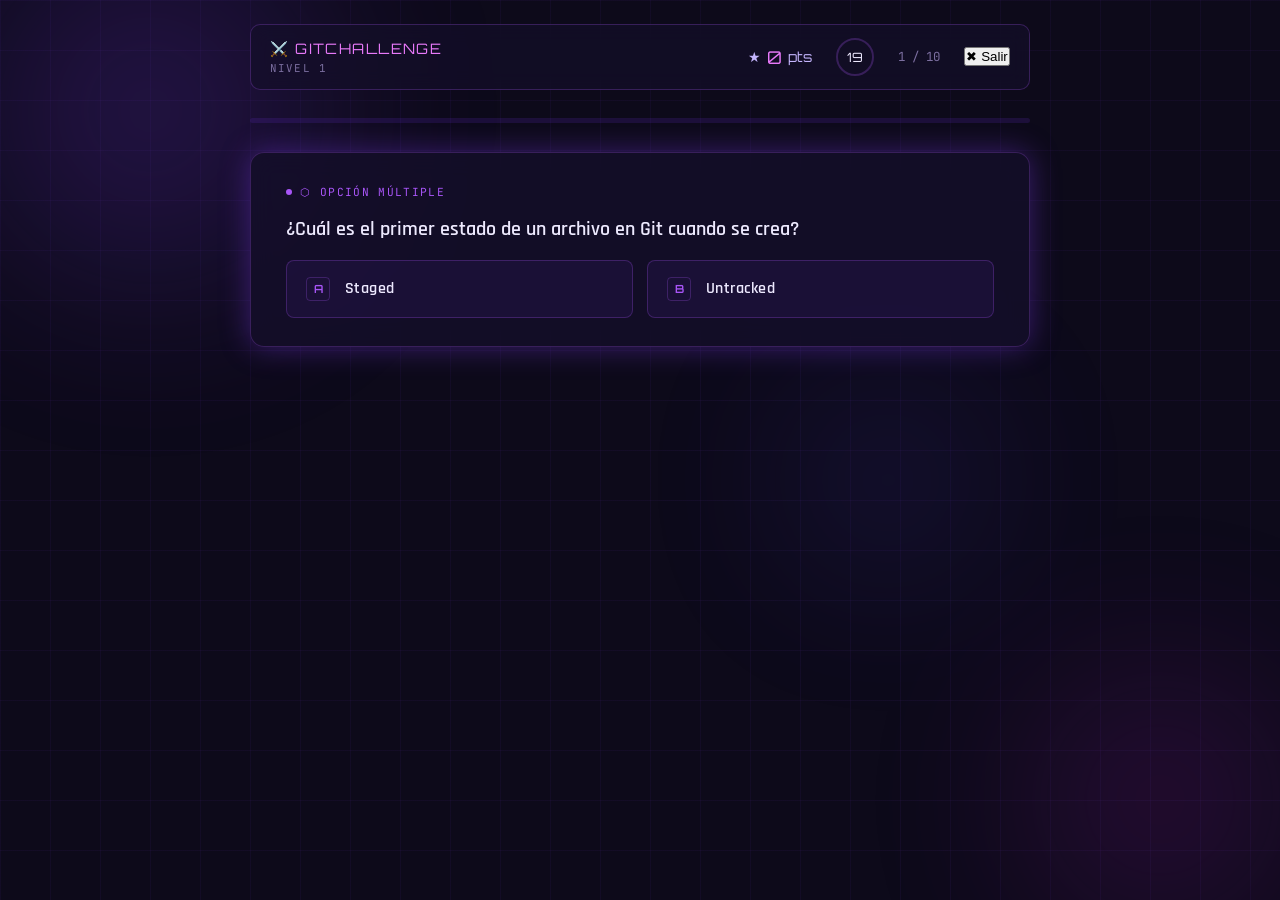
==== commit eeaf05b4: "feat(ui): add exit button in HUD" ====
--- a/frontend/game.html
+++ b/frontend/game.html
@@ -315,6 +315,9 @@
       <div class="score-display">★ <span class="score-val" id="score-val">0</span> pts</div>
       <div class="timer-circle" id="timer-circle"><span id="timer-text">20</span></div>
       <div class="question-counter" id="q-counter">1 / 10</div>
+      <button class="btn-exit" onclick="window.location.href='index.html'">
+  ✖ Salir
+</button>
     </div>
   </header>
 
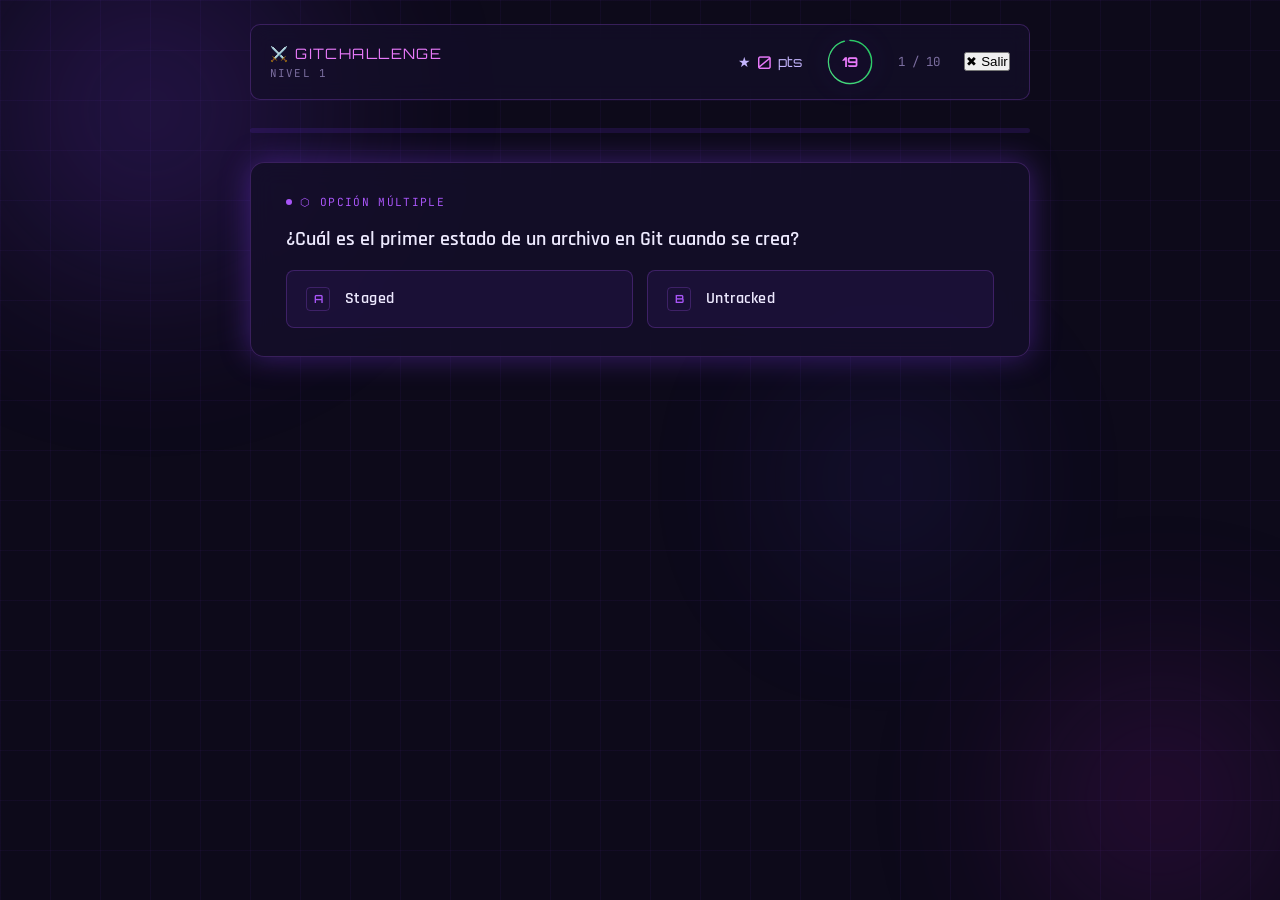
==== commit efb73b2d: "feat: add interactive timer with visual feedback" ====
--- a/frontend/game.html
+++ b/frontend/game.html
@@ -197,17 +197,76 @@
     .btn-next.show  { display: block; }
     .btn-next:hover { background: rgba(124,58,237,0.25); color: var(--text); }
 
-    /* ── Timer ── */
+    /* ── Timer con SVG circular ── */
+    .timer-wrapper {
+      position: relative;
+      width: 48px;
+      height: 48px;
+      display: flex;
+      align-items: center;
+      justify-content: center;
+    }
+
     .timer-circle {
-      width: 38px; height: 38px; border-radius: 50%;
-      border: 2px solid var(--border);
-      display: flex; align-items: center; justify-content: center;
-      font-family: 'Orbitron', sans-serif; font-size: 0.8rem; color: var(--text);
-      transition: border-color 0.3s, color 0.3s;
-    }
-    .timer-circle.warning { border-color:#f97316; color:#f97316; animation:shake 0.4s ease infinite; }
-    .timer-circle.danger  { border-color:var(--red-wrong); color:var(--red-wrong); animation:shake 0.2s ease infinite; }
-    @keyframes shake { 0%,100%{transform:translateX(0)} 25%{transform:translateX(-2px)} 75%{transform:translateX(2px)} }
+      width: 48px;
+      height: 48px;
+      transform: rotate(-90deg);
+      filter: drop-shadow(0 0 12px rgba(124,58,237,0.4));
+      transition: filter 0.3s ease;
+    }
+
+    .timer-circle .timer-bg {
+      fill: none;
+      stroke: rgba(124,58,237,0.1);
+      stroke-width: 3;
+    }
+
+    .timer-circle .timer-progress {
+      fill: none;
+      stroke-width: 3;
+      stroke-linecap: round;
+      stroke-dasharray: 282.7; /* 2 * π * 45 */
+      stroke-dashoffset: 0;
+      transition: stroke-dashoffset 0.3s ease, filter 0.3s ease;
+    }
+
+    .timer-text {
+      position: absolute;
+      font-family: 'Orbitron', sans-serif;
+      font-size: 0.85rem;
+      font-weight: 700;
+      color: var(--accent);
+      letter-spacing: 0.05em;
+      transition: color 0.3s ease, text-shadow 0.3s ease;
+    }
+
+    /* ── Estados del timer ── */
+    .timer-wrapper.warning .timer-text {
+      color: #f97316;
+      text-shadow: 0 0 12px rgba(249,115,22,0.6);
+      animation: pulse-timer 0.6s ease infinite;
+    }
+
+    .timer-wrapper.danger .timer-text {
+      color: var(--red-wrong);
+      text-shadow: 0 0 16px rgba(248,113,113,0.8);
+      animation: pulse-timer 0.3s ease infinite;
+    }
+
+    @keyframes pulse-timer {
+      0%, 100% { transform: scale(1); }
+      50% { transform: scale(1.15); }
+    }
+
+    /* Gradientes de colores según estado */
+    .timer-wrapper.safe #timerGradient .timer-color-stop:nth-child(1) { stop-color: #4ade80; }
+    .timer-wrapper.safe #timerGradient .timer-color-stop:nth-child(2) { stop-color: #22c55e; }
+
+    .timer-wrapper.warning #timerGradient .timer-color-stop:nth-child(1) { stop-color: #facc15; }
+    .timer-wrapper.warning #timerGradient .timer-color-stop:nth-child(2) { stop-color: #f97316; }
+
+    .timer-wrapper.danger #timerGradient .timer-color-stop:nth-child(1) { stop-color: #f97316; }
+    .timer-wrapper.danger #timerGradient .timer-color-stop:nth-child(2) { stop-color: #dc2626; }
 
     /* ══════════════════════════════════
        PANTALLA DE RESULTADOS
@@ -313,7 +372,19 @@
     </div>
     <div class="hud-right">
       <div class="score-display">★ <span class="score-val" id="score-val">0</span> pts</div>
-      <div class="timer-circle" id="timer-circle"><span id="timer-text">20</span></div>
+      <div class="timer-wrapper" id="timer-wrapper">
+        <svg class="timer-circle" id="timer-svg" viewBox="0 0 100 100" width="48" height="48">
+          <defs>
+            <linearGradient id="timerGradient" x1="0%" y1="0%" x2="100%" y2="100%">
+              <stop offset="0%" class="timer-color-stop"></stop>
+              <stop offset="100%" class="timer-color-stop"></stop>
+            </linearGradient>
+          </defs>
+          <circle cx="50" cy="50" r="45" class="timer-bg"></circle>
+          <circle cx="50" cy="50" r="45" class="timer-progress" style="stroke: url(#timerGradient)"></circle>
+        </svg>
+        <span id="timer-text" class="timer-text">20</span>
+      </div>
       <div class="question-counter" id="q-counter">1 / 10</div>
       <button class="btn-exit" onclick="window.location.href='index.html'">
   ✖ Salir
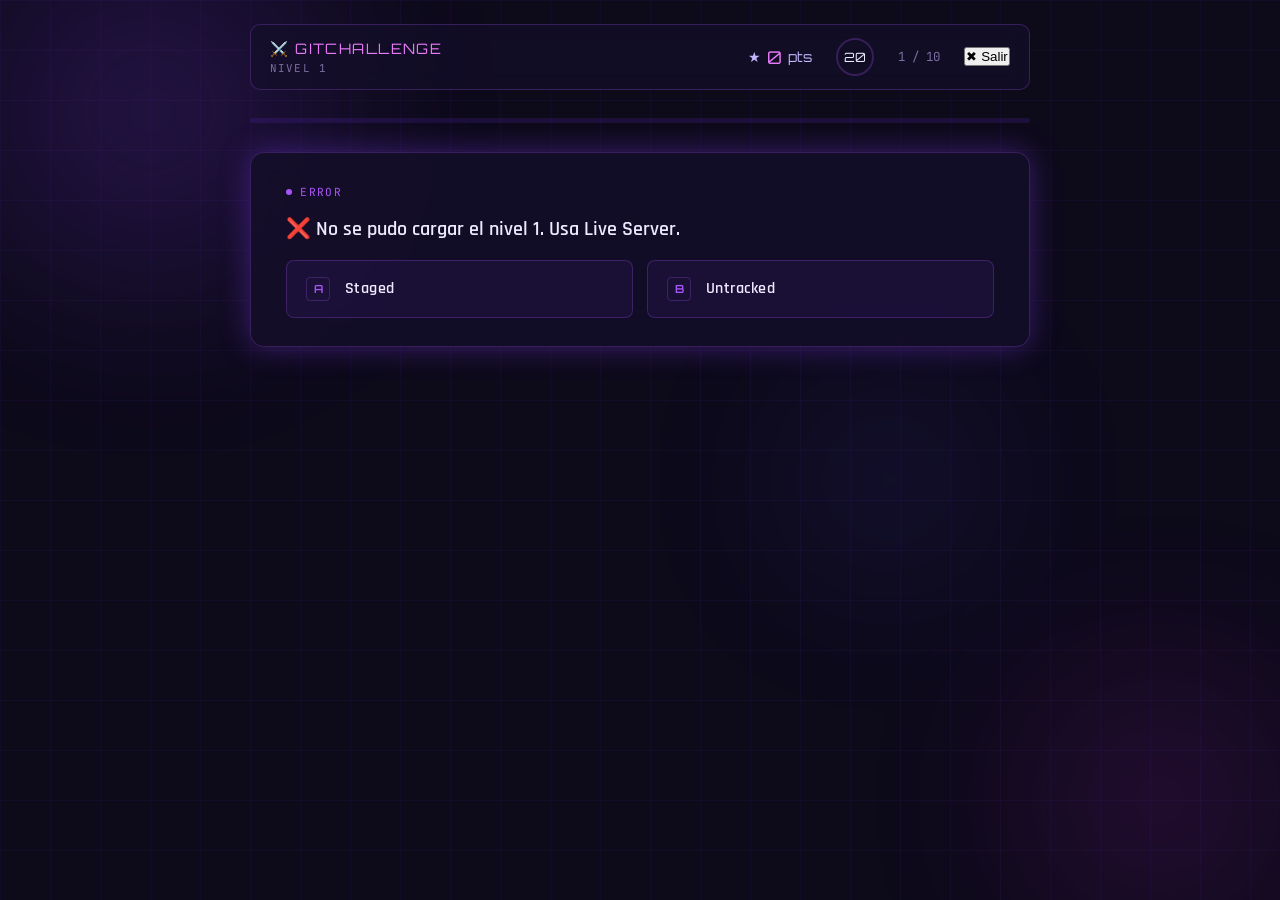
==== commit 55bfd261: "fix: correct issues in game.html" ====
--- a/frontend/game.html
+++ b/frontend/game.html
@@ -197,76 +197,17 @@
     .btn-next.show  { display: block; }
     .btn-next:hover { background: rgba(124,58,237,0.25); color: var(--text); }
 
-    /* ── Timer con SVG circular ── */
-    .timer-wrapper {
-      position: relative;
-      width: 48px;
-      height: 48px;
-      display: flex;
-      align-items: center;
-      justify-content: center;
-    }
-
+    /* ── Timer ── */
     .timer-circle {
-      width: 48px;
-      height: 48px;
-      transform: rotate(-90deg);
-      filter: drop-shadow(0 0 12px rgba(124,58,237,0.4));
-      transition: filter 0.3s ease;
-    }
-
-    .timer-circle .timer-bg {
-      fill: none;
-      stroke: rgba(124,58,237,0.1);
-      stroke-width: 3;
-    }
-
-    .timer-circle .timer-progress {
-      fill: none;
-      stroke-width: 3;
-      stroke-linecap: round;
-      stroke-dasharray: 282.7; /* 2 * π * 45 */
-      stroke-dashoffset: 0;
-      transition: stroke-dashoffset 0.3s ease, filter 0.3s ease;
-    }
-
-    .timer-text {
-      position: absolute;
-      font-family: 'Orbitron', sans-serif;
-      font-size: 0.85rem;
-      font-weight: 700;
-      color: var(--accent);
-      letter-spacing: 0.05em;
-      transition: color 0.3s ease, text-shadow 0.3s ease;
-    }
-
-    /* ── Estados del timer ── */
-    .timer-wrapper.warning .timer-text {
-      color: #f97316;
-      text-shadow: 0 0 12px rgba(249,115,22,0.6);
-      animation: pulse-timer 0.6s ease infinite;
-    }
-
-    .timer-wrapper.danger .timer-text {
-      color: var(--red-wrong);
-      text-shadow: 0 0 16px rgba(248,113,113,0.8);
-      animation: pulse-timer 0.3s ease infinite;
-    }
-
-    @keyframes pulse-timer {
-      0%, 100% { transform: scale(1); }
-      50% { transform: scale(1.15); }
-    }
-
-    /* Gradientes de colores según estado */
-    .timer-wrapper.safe #timerGradient .timer-color-stop:nth-child(1) { stop-color: #4ade80; }
-    .timer-wrapper.safe #timerGradient .timer-color-stop:nth-child(2) { stop-color: #22c55e; }
-
-    .timer-wrapper.warning #timerGradient .timer-color-stop:nth-child(1) { stop-color: #facc15; }
-    .timer-wrapper.warning #timerGradient .timer-color-stop:nth-child(2) { stop-color: #f97316; }
-
-    .timer-wrapper.danger #timerGradient .timer-color-stop:nth-child(1) { stop-color: #f97316; }
-    .timer-wrapper.danger #timerGradient .timer-color-stop:nth-child(2) { stop-color: #dc2626; }
+      width: 38px; height: 38px; border-radius: 50%;
+      border: 2px solid var(--border);
+      display: flex; align-items: center; justify-content: center;
+      font-family: 'Orbitron', sans-serif; font-size: 0.8rem; color: var(--text);
+      transition: border-color 0.3s, color 0.3s;
+    }
+    .timer-circle.warning { border-color:#f97316; color:#f97316; animation:shake 0.4s ease infinite; }
+    .timer-circle.danger  { border-color:var(--red-wrong); color:var(--red-wrong); animation:shake 0.2s ease infinite; }
+    @keyframes shake { 0%,100%{transform:translateX(0)} 25%{transform:translateX(-2px)} 75%{transform:translateX(2px)} }
 
     /* ══════════════════════════════════
        PANTALLA DE RESULTADOS
@@ -372,19 +313,7 @@
     </div>
     <div class="hud-right">
       <div class="score-display">★ <span class="score-val" id="score-val">0</span> pts</div>
-      <div class="timer-wrapper" id="timer-wrapper">
-        <svg class="timer-circle" id="timer-svg" viewBox="0 0 100 100" width="48" height="48">
-          <defs>
-            <linearGradient id="timerGradient" x1="0%" y1="0%" x2="100%" y2="100%">
-              <stop offset="0%" class="timer-color-stop"></stop>
-              <stop offset="100%" class="timer-color-stop"></stop>
-            </linearGradient>
-          </defs>
-          <circle cx="50" cy="50" r="45" class="timer-bg"></circle>
-          <circle cx="50" cy="50" r="45" class="timer-progress" style="stroke: url(#timerGradient)"></circle>
-        </svg>
-        <span id="timer-text" class="timer-text">20</span>
-      </div>
+      <div class="timer-circle" id="timer-circle"><span id="timer-text">20</span></div>
       <div class="question-counter" id="q-counter">1 / 10</div>
       <button class="btn-exit" onclick="window.location.href='index.html'">
   ✖ Salir
@@ -423,8 +352,12 @@
       <!-- app.js activa este botón si nivel{N+1}.json existe -->
       <button class="btn-siguiente" id="btn-siguiente-nivel" disabled>Cargando...</button>
 
-      <!-- Solo decorativo, sin funcionalidad -->
-      <button class="btn-otro-juego" disabled>🎮 &nbsp;Probar otro juego</button>
+     
+      <button class="btn-otro-juego" 
+  style="cursor:pointer; opacity:1;"
+  onclick="window.location.href='game2.html?nivel=' + (new URLSearchParams(window.location.search).get('nivel') || 1)">
+  🎮 &nbsp;Ahorcado Git
+</button>
 
       <!-- Siempre disponible -->
       <button class="btn-home" onclick="window.location.href='index.html'">↩ Volver al inicio</button>
--- a/frontend/styles.css
+++ b/frontend/styles.css
@@ -224,4 +224,4 @@
 
 .anim-fadeup  { animation: fadeUp  0.7s cubic-bezier(.16,1,.3,1) both; }
 .anim-fadein  { animation: fadeIn  0.5s ease both; }
-.anim-scalein { animation: scaleIn 0.5s cubic-bezier(.16,1,.3,1) both; }+.anim-scalein { animation: scaleIn 0.5s cubic-bezier(.16,1,.3,1) both; }
